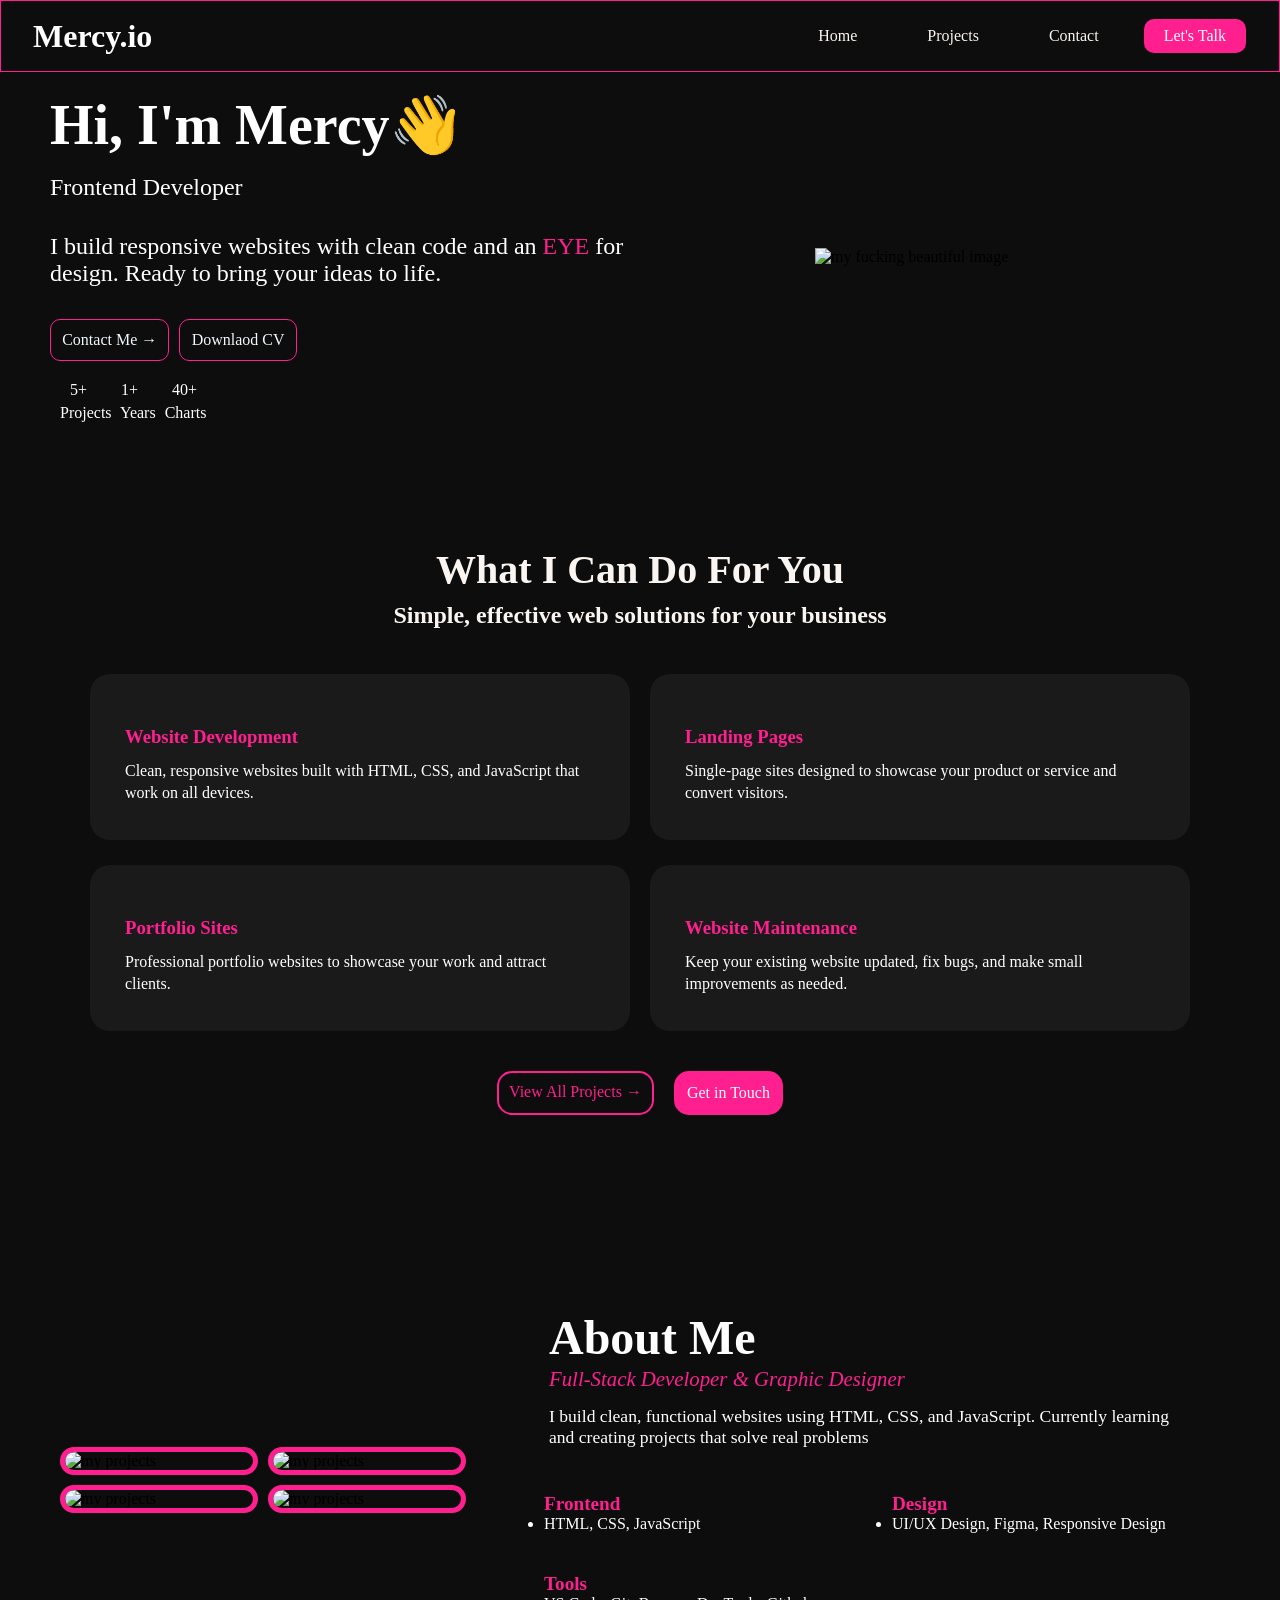
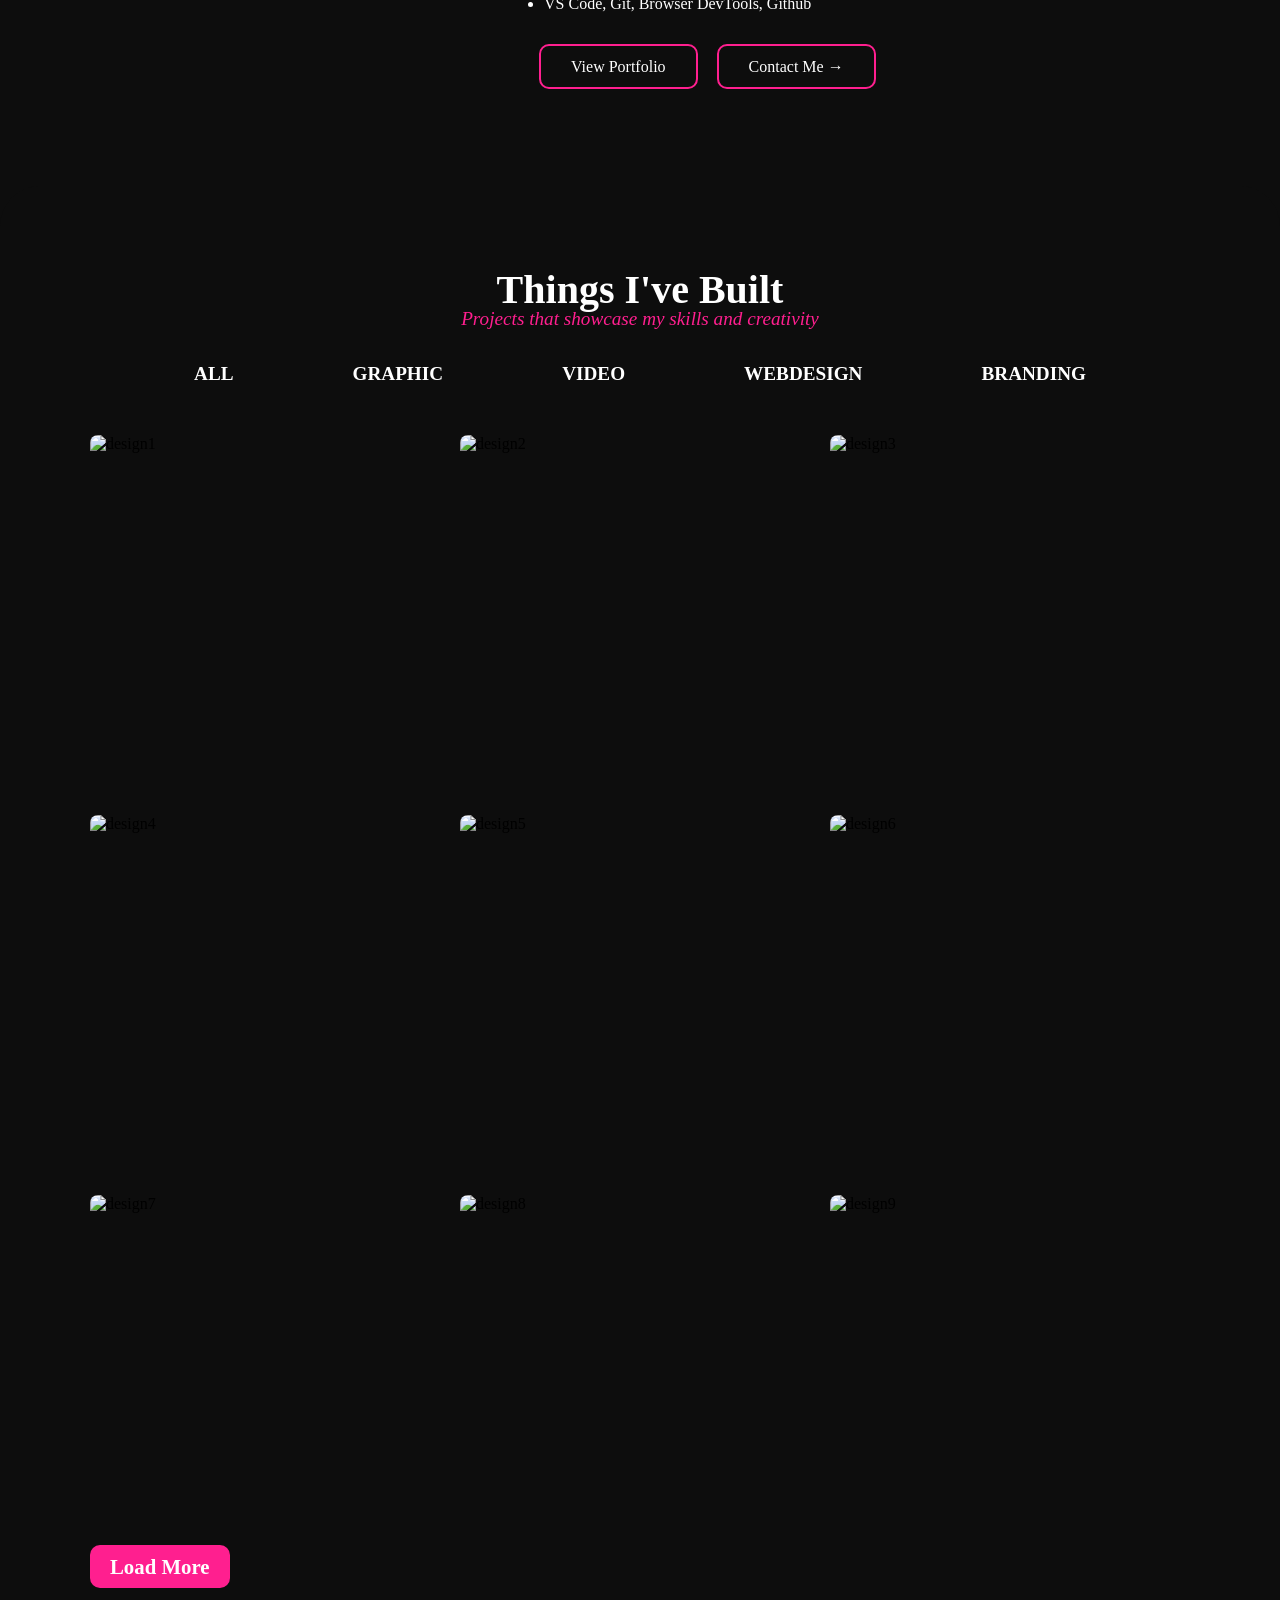
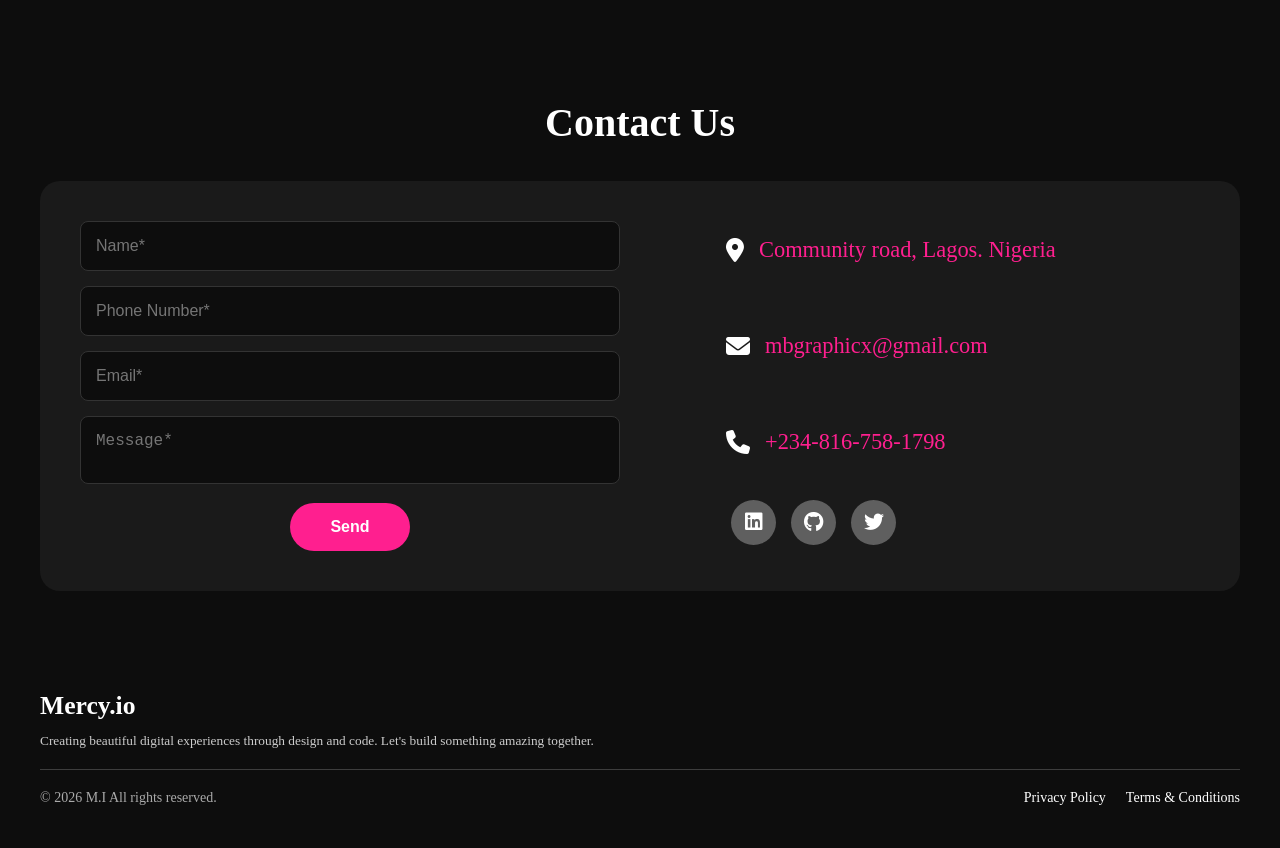
==== portfolio.html @ e4878c41 "initial commit" ====
<!DOCTYPE html>
<html lang="en">
<head>
    <meta charset="UTF-8">
    <meta name="viewport" content="width=device-width, initial-scale=1.0">
    <meta name="author" content="mercy">
    <meta name="description" content="This is my portfolio">
    <title>port</title>
    <link rel="stylesheet" href="https://cdnjs.cloudflare.com/ajax/libs/font-awesome/6.5.1/css/all.min.css">
    <link rel="stylesheet" href="favicon.ico">
    <link rel="stylesheet" href="portfolio.css">
</head>
<body>
<header class="navbar">
    <h1 class="logo">Mercy.io</h1>
        <nav class="nav-link">  
            <a href="#" class="talks">Home</a>
            <a href="#" class="talks">Projects</a>
            <a href="#" class="talks">Contact</a>
            <a href="#" class="talk">Let's Talk</a>
           </nav>  
</header>

<main>
    <section class="hero">
<div class="intro-head">
        <h2>Hi, I'm Mercy👋</h2>
        <p class="front">Frontend Developer</p>
        <p class="down">I build responsive websites with clean code and an <span class="eye">EYE</span> for design. Ready to bring your ideas to life.</p>
    <div class="download-button">
            <a href="#" class="first-link">Contact Me &rarr;</a>
            <a href="file.pdf" download class="second-link">Downlaod CV</a>
    </div>
    <div class="projects">
            <p class="numb">5+ 1+ 40+</p>
            <p class="bump">Projects Years Charts</p>
    </div>
</div>

    <div class="hero-image">
    <img src="hottt.png" alt="my fucking beautiful image" width="190px">
 </div>
</section>

 
<section class="service-container">
    
<div class="service">
    <h2>What I Can Do For You</h2>
        <p>Simple, effective web solutions for your business</p>
</div>
<div class="service-wrapper">
    <div class="card"><h3>Website Development</h3>
           <p>Clean, responsive websites built with HTML, CSS, and JavaScript that work on all devices.</p>
    </div>
    <div class="card"><h3>Landing Pages</h3>
        <p>Single-page sites designed to showcase your product or service and convert visitors.</p>
    </div>
    <div class="card"><h3>Portfolio Sites</h3>
        <p>Professional portfolio websites to showcase your work and attract clients.</p>
    </div>
    <div  class="card"><h3>Website Maintenance</h3>
        <p>Keep your existing website updated, fix bugs, and make small improvements as needed.</p>
</div>
</div>
 
    <div class="get-in">
        <a href="#" class="link-a">View All Projects &rarr;</a>
         <a href="#" class="link-b">Get in Touch</a>
   </div>

</section>



<section class="image-container">
    <div class="image-section">
        <img src="cold.png" alt="my projects" class="image">
        <img src="warm.png" alt="my projects" class="image">
        <img src="mother.png" alt="my projects" class="image">
        <img src="fair.png" alt="my projects" class="image">
        <!-- <p class="exp">0+ Years<br> Experience</p> -->
    </div>
    

<div class="text-sect">
    <div class="about-me">
        <h2>About Me</h2>
        <p class="developer-p">Full-Stack Developer & Graphic Designer</p>
        <p class="developer-pp">I build clean, functional websites using HTML, CSS, and JavaScript. Currently learning and creating projects that solve real problems</p>
    </div>


    <div class="front-endd">
                <div class="frontt">
        <h4>Frontend</h4>
        <ul>
            <li>HTML, CSS, JavaScript</li>
        </ul></div>
 
                <div class="frontt">
            <h4>Design</h4>
            <ul>
                  <li>UI/UX Design, Figma, Responsive Design</li>
        </ul></div>

                <div class="frontt">
            <h4>Tools</h4>
            <ul>
                 <li>VS Code, Git, Browser DevTools, Github</li>
        </ul></div>
        
    </div>

        <div>
            <a href="file.pdf" download class="port">View Portfolio</a>
            <a href="#" class="port">Contact Me &rarr;</a>
        </div>
</div>
</section>



<section class="work-container">

<div class="work-wrapper">
          <div class="work-text">
              <h2>Things I've Built</h2>
              <p>Projects that showcase my skills and creativity</p>
          </div>
         <div class="work-link">
    <a href="#" class="work-li">ALL</a>
    <a href="#" class="work-li">GRAPHIC</a>
    <a href="#" class="work-li">VIDEO</a>
    <a href="#" class="work-li">WEBDESIGN</a>
    <a href="#" class="work-li">BRANDING</a>
         </div>
 

  <div class="work-images">
    <div class="work-image">
        <img src="mercy.jpg" alt="design1">
    </div>
    <div class="work-image">
        <img src="merc.jpg" alt="design2">
    </div>
    <div class="work-image">
        <img src="mercyyy.jpg" alt="design3">
    </div>
    <div class="work-image">
        <img src="mercyyyy.jpg" alt="design4">
    </div>
    <div class="work-image">
        <img src="mercyyyyy.jpg" alt="design5">
    </div>
    <div class="work-image">
        <img src="mercyyyyyy.jpg" alt="design6">
    </div>
    <div class="work-image">
        <img src="mercyyyyyyy.jpg" alt="design7">
    </div>
    <div class="work-image">
        <img src="mercyyyyyyyy.jpg" alt="design8">
    </div>
    <div class="work-image">
        <img src="mercyyyyyyyyy.jpg" alt="design9">
    </div>
  </div>

        <div>
    <a href="#" class="more-work">Load More</a>
        </div>
</div>
</section>


<section class="contact-container">

    <div class="contact-wrapper">
           <h2>Contact Us</h2>
      
        <div class="contact-content">
                
        
            <div class="contact-form">
                <form>
                    <input type="text" placeholder="Name*" required>
                    <input type="text" placeholder="Phone Number*" required>
                    <input type="email" placeholder="Email*" required>
                    <textarea placeholder="Message*"></textarea>
                    <button type="submit">Send</button>
                </form>
            </div>
            
            <div class="contact-info">
                
                <div class="info-item">
                    <i class="fas fa-map-marker-alt"></i>
                   <p>Community road, Lagos.  Nigeria</p>
                </div>
                
                <div class="info-item">
                       <i class="fas fa-envelope"></i>
                    <p>mbgraphicx@gmail.com</p>
                </div>

                <div class="info-item">
                      <i class="fas fa-phone"></i>
                    <p>+234-816-758-1798</p>
                </div>
                
                <div class="social-icons">
                    <a href="https://www.linkedin.com/in/bamidelemercy" target="_blank"><i class="fab fa-linkedin"></i></a>
                    <a href="https://github.com/MERCYyYy-debug" target="_blank"> <i class="fab fa-github"></i></a>
                    <a href="https://twitter.com/0x_merci" target="_blank"><i class="fab fa-twitter"></i></a>
                </div>
            </div>
            
            
        </div>
        
    </div>

    </section>

    </main>


    <footer class="footer-section">
    <div class="footer-wrapper">
        
        <div class="footer-top">
            <h3>Mercy.io</h3>
            <p><small>Creating beautiful digital experiences through design and code. Let's build something amazing together.</small></p>
            <hr>
        </div>  
        
        <div class="footer-bottom">
            <div class="copyright">
                &copy; 2026 M.I All rights reserved.
            </div>
             
            <div class="footer-links">
                <a href="#">Privacy Policy</a>
                <a href="#">Terms & Conditions</a>
            </div>
        </div>
        
    </div>
</footer>
    
</body>
</html>
---- portfolio.css ----
* {
    margin:0;
    padding: 0;
    box-sizing: border-box;
}
   

body {
    font-family: 'Times New Roman', Times, serif;
    font-size: 1rem;
    /* border: 2px solid black; */
    /* background-color: rgb(146, 130, 235); */  
    background-color: #0d0d0d;

}
.navbar{
   background-color: #0d0d0d;
    display: flex;
    justify-content: space-between;
    align-items: center;
    padding: 1rem 2rem;
    color: #ffffff;
    border: 1px solid #ff1f8f;

}

.nav-link{
  display:flex;
  /* background-color: #6c3483; */
  padding:2px 15px;
  border-radius: 10px;
  justify-content: center;
  align-items: center;
  gap: rem; 
  
}

.talks{
    text-decoration: none;
    color: #faf5f0;
    margin-left: 40px;
    padding:2px 15px;
}

.nav-link .talk{
    background-color: #ff1f8f;
    border-radius: 10px;
    padding: 8px 20px;
    margin-left: 30px;
    color: #fff;
    text-decoration: none;
    margin-right: -14px;
}

.nav-link .talk:hover{
 transform: scale(1.05);
transition: transform 0.3s ease;
background-color: #ec4899;
}

.hero{
  display: flex;
  align-items: center; 
  justify-content: space-between;
  padding: 20px;
  gap: 30px;         
}


.hero-image {
  flex: 1;               
  display: flex;
  justify-content: center;
  width: 100%;
  max-width: 1200px;        
  border-radius: 50px;  
}

.hero-image img {
    width: 300px;
}

.eye{
    color: #ff1f8f;
}

.intro-head{
    flex: 1;   
    margin-left: 30px;
    color: #ffffff;
}

.intro-head h2 {
    font-size: 3.5rem;
    margin-bottom: 1rem;
}

.download-button {
    display: flex;
    gap:10px;
 
}

.front{
    margin-bottom: 2rem;
    font-size: 1.5rem;
}

.down{
    margin-bottom: 2rem;
    font-size: 1.5rem;
}


.first-link {
    text-decoration: none;
    background-color: transparent;
    padding: 0.7rem;
    border-radius: 10px;
    border: 1px solid #ff1f8f;
    color: aliceblue;
}

.second-link {
    text-decoration: none;
    background-color: transparent;
    padding: 0.7rem;
    border-radius: 10px;
    border: 1px solid #ff1f8f;
    color: aliceblue;
}


.download-button :hover{
    color:  rgb(155, 16, 129);
    background-color:#1a1a1a ;
}



.projects {
    display: grid;
    align-content: center;
    gap:0.3rem; 
    color: #ffffff;
    margin-top: 20px;
    margin-left: 10px;
    grid-template-rows:repeat(2, 1fr);
    /* border: 2px solid red; */   
}

.numb{
    word-spacing: 30px;
    font-size: 1rem; 
    margin-left: 10px;
}


.bump{
 word-spacing: 5px;
 font-size: 1rem;  
}


.service-container {
    padding: 90px 90px ;
    align-items: center;
    /* border: 2px solid black; */
}

.service {
    text-align: center;
    font-size: 1.5rem;
    line-height:1.9;
    font-weight: bolder;
    margin-bottom: 30px;
    color: #faf5f0;
}

.service h2 {
    font-size: 2.5rem;
    margin-bottom: -15px;
    /* color: #faf5f0; */
}

.service-wrapper {
    display: grid;
    grid-template-columns: repeat(2, 1fr);
    margin-bottom: 40px;
    gap: 20px;
    align-content: start;
}

.service-wrapper :hover {
    transform: scale(1.05);
    transition: transform 0.3s ease;
}

.service-wrapper h3{
    font-size: 2.4 rem;
    color: #ff1f8f;
    margin-bottom: 10px;
}

.card {
   background-color: #1a1a1a;
    border-radius: 20px;
    padding: 35px 35px;
    padding-top: 50px;
    line-height: 1.4;
    color: #fff;
    margin-top: 5px;
    
}


.service-container .get-in {
        justify-content: center;
        display: flex;
        gap: 20px;
        margin: auto;
        
}


.link-a {
    display: inline-block;
    padding: 10px;
    border-radius: 15px;
    text-decoration: none;
    /* margin-right: 10px; */
    background-color: transparent;
     border: 2px solid #ff1f8f;
    color: #ff1f8f;
}

.link-b {
    display: inline-block;
    background-color: #ff1f8f;
    padding: 10px;
    color: #fff;
    border-radius: 15px;
    text-decoration: none;
    /* margin-right: 10px; */
    border: 3px solid  #ff1f8f;
}


/* next section */



.text-sect {
  width: 60%;
}

.image-container {
  display: flex;
  justify-content: space-between;
  align-items: center;
  gap: 40px;
padding: 80px 60px;
}


.image-section {
  width: 35%;
  display: grid;
  grid-template-columns: repeat(2, 1fr);
  gap: 10px;
}


.image-section img {
  width: 100%;
  border: 5px solid #ff1f8f;
  border-radius: 35px;
  object-fit: cover;
}


.image-section img:hover {
    transform: scale(1.05);
    transition: transform 0.3s ease;
}


.about-me{
    /* background-color: #d637db; */
    padding: 25px;
}

.about-me h2 {
    font-size: 3rem;
    margin-bottom: 2px;
    color: #ffffff;
}

.developer-p{
    margin-bottom: 15px;
    font-size: 1.3rem;
    font-style: italic;
    color: #ff1f8f;
}

.developer-pp{
    font-size: 1.1rem;
    color: #fff;
}

.frontt{
    /* background-color: rgb(237, 203, 160); */
    padding: 20px;
    /* border:px solid  #d637db; */
    font-size: 1 rem;

}

.frontt h4{
    color:#ff1f8f;
    font-size: 1.2rem;
}
.front-endd{
    display: grid;
    grid-template-columns: repeat(2, 1fr);
    /* border: 2px solid red; */
    /* margin-bottom: 32px; */
    margin-bottom: 25px;
    color: #fff;

}

.port{
    padding: 12px 30px;
    background-color: #ff1f8f;
    text-align: center;
    margin-left: 15px;
    color: #fff;
    border-radius: 10px;
     background-color: transparent;
     border: 2px solid #ff1f8f;
    text-decoration: none;
    font-size: 1rem;
}


.work-container {
    background-image: none;
    background-color: #0d0d0d;
    padding: 60px 40px;
    border-top-right-radius: 40px;
    border-top-left-radius: 40px;
    margin-top: 30px;
}

.work-wrapper {
    width: 100%;
    max-width: 1100px;
    align-items: center;
    margin: auto;
}

.work-text {
    text-align: center;
    color: #fff;
    margin-top: 20px;
}

.work-text h2 {
    font-size: 2.5rem;
    color: #ffffff;
}

.work-text p {
    font-size: 1.2rem;
    background-color: transparent;
    color: #ff1f8f;
    font-style: italic;
    padding: 3px;
    border-radius: 10px;
    margin: auto;
    margin-top: -8px;
}

.work-link {
    display: flex;
    flex-direction: row;
    justify-content: space-evenly;
    gap: 15px;
    margin-top: 30px;
}

.work-li {
    text-decoration: none;
    color: #fff;
    font-size: 1.2rem;
    font-weight: bold;
}

.work-li:hover {
    color: #ff1f8f;
}

.work-images {
    display: grid;
    grid-template-columns: repeat(3, 1fr);
    gap: 10px;
    width: 100%;
    max-width: 1100px;
    margin: auto;
    margin-top: 40px;
}

.work-image {
    width: 100%;
    overflow: hidden;
    aspect-ratio: 1 / 1;
    margin-top: 10px;
    border-radius: 8px;
}

.work-images img {
    width: 100%;
    object-fit: cover;
    height: 100%;
}

.work-image:hover {
    transform: scale(1.05);
    transition: transform 0.3s ease;
}

.more-work {
    background-color: #ff1f8f;
    /* width: fit-content; */
    margin: 30px auto;
    padding: 10px 20px;
    border-radius: 10px;
    text-decoration: none;
    color: #fff;
    font-size: 1.3rem;
    font-weight: bold;
}

.more-work:hover {
    border: 2px solid #ff1f8f;
    color: #ffffff;
 transform: scale(1.05);
transition: transform 0.3s ease;
background-color: #ec4899;
}




.contact-container {
    padding: 60px 20px; ;
}

.contact-wrapper {
    max-width: 1200px;
    margin: 0 auto;
    /* border: 2px solid#6366f1; */
}

.contact-wrapper h2 {
    font-size: 2.5rem;
    margin-bottom: 35px;
    text-align: center;
    color: #fff;
}

.contact-content {
    display: grid;
    grid-template-columns: 1fr 1fr;
    gap: 40px;
    background: #1a1a1a;
    border-radius: 20px;
    padding: 40px;
}



   .contact-form input,
.contact-form textarea {
    width: 100%;
    padding: 15px;
    margin-bottom: 15px;
    border: 1px solid #333;
    border-radius: 8px;
    font-size: 1rem;
    resize: none;
    overflow: hidden;
    background-color: #0d0d0d;
    color: white;
}

.contact-info {
    background: transparent;
    padding: 30px;
    margin:-39px;
    border-radius: 20px;
    color: #ff1f8f;
      /* justify-items: center; */
     
}

.info-item {
    width: 100%;
    padding: 25px;
    margin-bottom: 15px;
    margin-left: 50px;
    /* border: 1px solid #ddd; */
    font-size: 1.4rem;
}



.contact-form button {
    background-color: #ff1f8f;
    color: white;
    padding: 15px 40px;
    border: none;
    border-radius: 25px;
    cursor: pointer;
    font-size: 1rem;
    font-weight: bold;
    display: block;
    margin: 0 auto;
}

.contact-form button:hover {
     border: 2px solid #ff1f8f;
    color: #ffffff;
    background-color: #ec4899;
}


.info-item {
    display: flex;          
    align-items: center;     
    gap: 15px;               
    margin-bottom: 20px;
}

.info-item i {
    font-size: 24px;
    color: white;
}


.social-icons {
    display: flex;
    gap: 15px;
        justify-content:start;
        margin-top: 20px;
        margin-bottom: 15px;
    margin-left: 80px;
}

.social-icons a {
    width:45px;
    height: 45px;
    background-color: rgba(255, 255, 255, 0.3);
    border-radius: 50%;
    display: flex;
    align-items: center;
    justify-content: center;
    color: white;
    font-size: 20px;
    text-decoration: none;
    padding: 5px;
   
}

.social-icons a:hover {
    background-color: rgba(255, 255, 255, 0.5);
    transform: scale(1.1);
}







.footer-section {
    background-color: transparent;
    color: white;
    padding: 40px 20px;
}

.footer-wrapper {
    max-width: 1200px;
    margin: 0 auto;
}

.footer-top {
    text-align: start;
    margin-bottom: 20px;
}

.footer-top h3 {
    font-size: 1.6rem;
    margin-bottom: 10px;
    color: #ffffff;
}

.footer-top p {
    color: #ccc;
    margin-bottom: 20px;
}

.footer-top hr {
    border: none;
    border-top: 1px solid rgba(255, 255, 255, 0.2);
    margin: 20px auto;
    max-width: 1200px;
}

.footer-bottom {
    display: flex;
    justify-content: space-between;
    align-items: center;
    flex-wrap: wrap;
    gap: 20px;
}

.copyright {
    font-size: 14px;
    color: #aaa;
}

.footer-links {
    display: flex;
    gap: 20px;
}

.footer-links a {
    color: white;
    text-decoration: none;
    font-size: 14px;
}

.footer-links a:hover {
    color: #ec4899;
}



/* for phone screen sizes */

@media (max-width: 768px) {

  .navbar {
    flex-direction: column;
    gap: 15px;
    padding: 1rem;
  }

  .nav-link {
    flex-wrap: wrap;
    justify-content: center;
    gap: 10px;
  }

  .talks {
    margin-left: 0;
  }

  .nav-link .talk {
    margin-left: 0;
  }

  
  .hero {
    flex-direction: column;
    text-align: center;
    padding: 30px 20px;
  }

  .intro-head {
    margin-left: 0;
  }

  .intro-head h2 {
    font-size: 2rem;
  }

  .download-button {
    justify-content: center;
  }

  .hero-image img {
    width: 200px;
  }

  
  .service-container {
    padding: 40px 20px;
  }

  .service-wrapper {
    grid-template-columns: 1fr;
  }


  .image-container {
    flex-direction: column;
    padding: 40px 20px;
  }

  .image-section {
    width: 100%;
  }

  .text-sect {
    width: 100%;
  }

  .front-endd {
    grid-template-columns: 1fr;
  }


  .work-images {
    grid-template-columns: repeat(2, 1fr);
  }

  
  .contact-content {
    grid-template-columns: 1fr;
  }

  .contact-info {
    margin: 0;
  }

  .info-item {
    margin-left: 0;
  }

  .social-icons {
    margin-left: 0;
    justify-content: center;
  }

  
  .footer-bottom {
    flex-direction: column;
    text-align: center;
  }
}

/* for tablet */


@media (min-width: 769px) and (max-width: 1024px) {

  
  .navbar {
    padding: 1rem 1.5rem;
  }


  .hero {
    padding: 30px 40px;
  }

  .intro-head h2 {
    font-size: 2.5rem;
  }

  .hero-image img {
    width: 250px;
  }

  
  .service-container {
    padding: 60px 40px;
  }

  
  .image-container {
    padding: 60px 40px;
  }

  .image-section {
    width: 45%;
  }

  .text-sect {
    width: 55%;
  }

  
  .work-images {
    grid-template-columns: repeat(2, 1fr);
  }

  
  .contact-content {
    grid-template-columns: 1fr;
  }

  .contact-info {
    margin: 0;
  }

  .info-item {
    margin-left: 0;
  }

  .social-icons {
    margin-left: 0;
  }

}
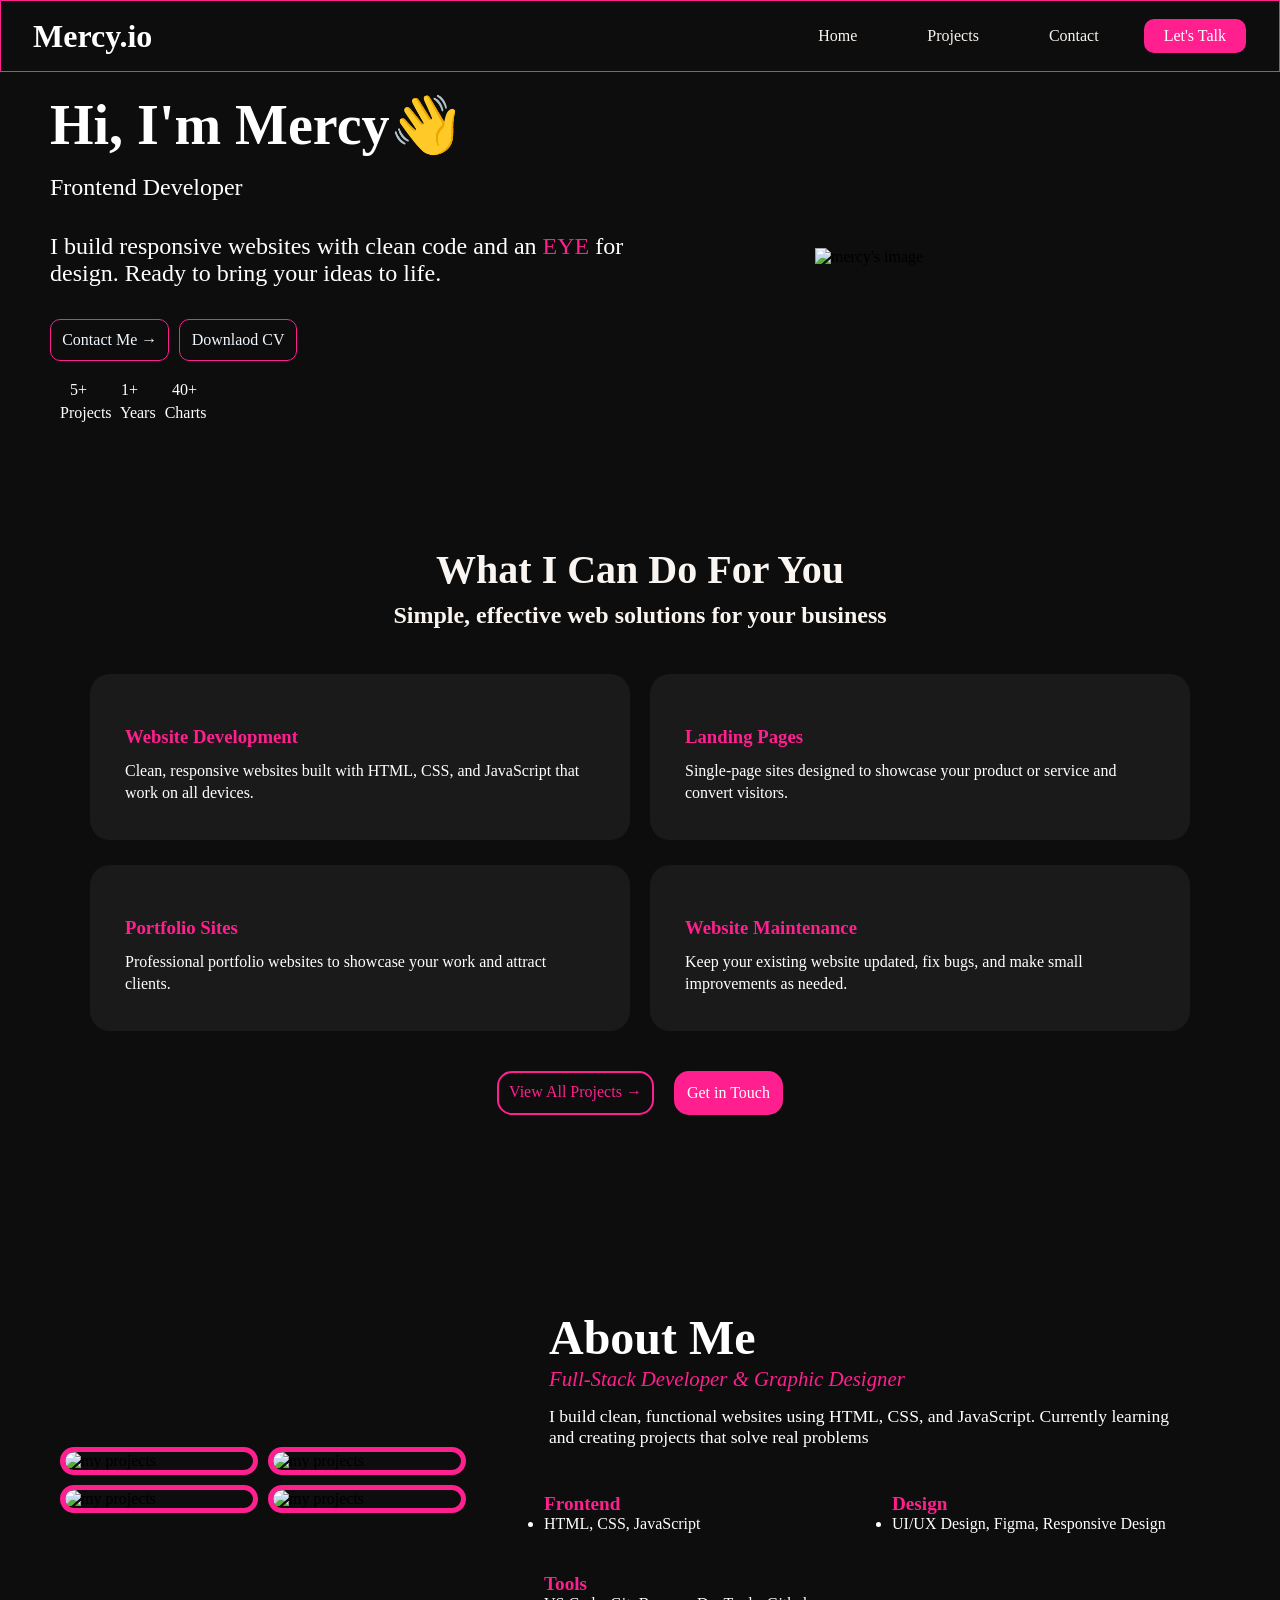
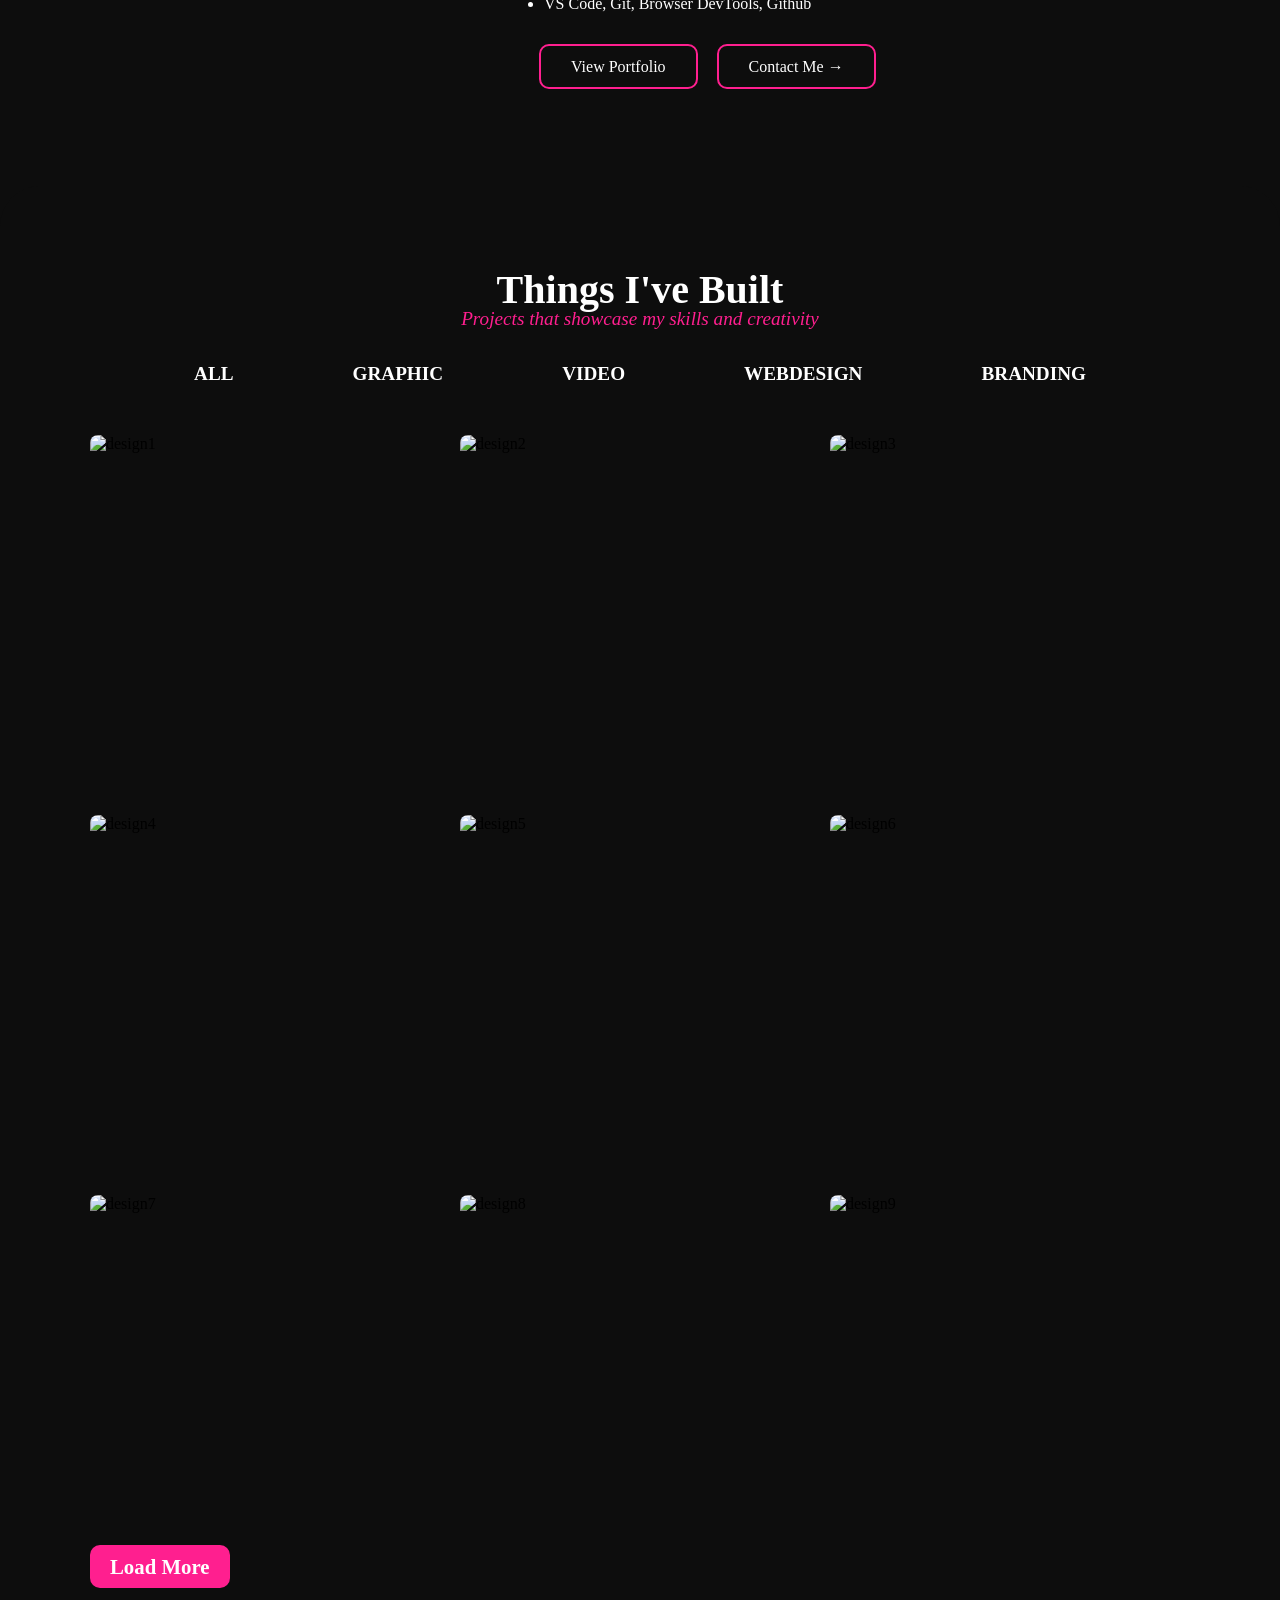
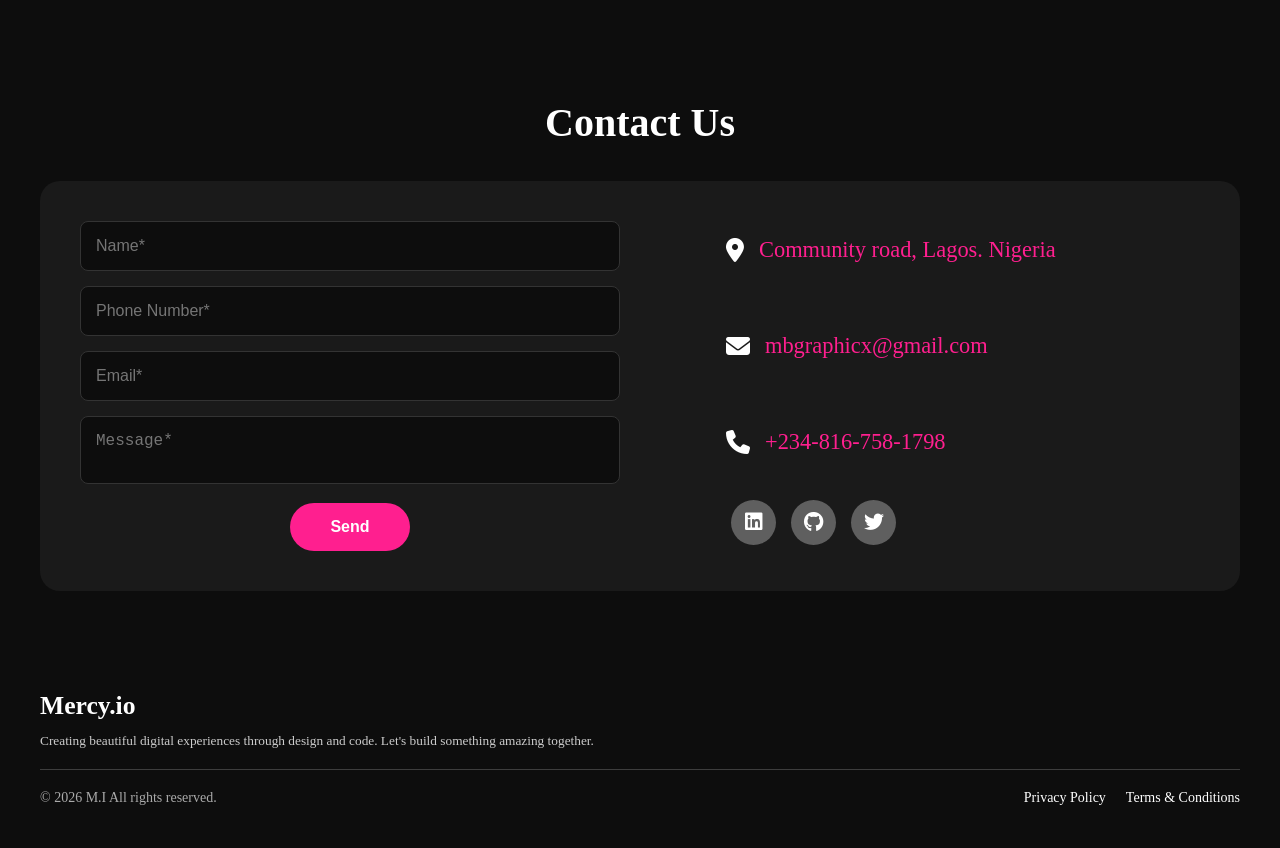
==== commit fd8042e8: "testing" ====
--- a/portfolio.html
+++ b/portfolio.html
@@ -38,7 +38,7 @@
 </div>
 
     <div class="hero-image">
-    <img src="hottt.png" alt="my fucking beautiful image" width="190px">
+    <img src="hottt.png" alt="mercy's image" width="190px">
  </div>
 </section>
 
